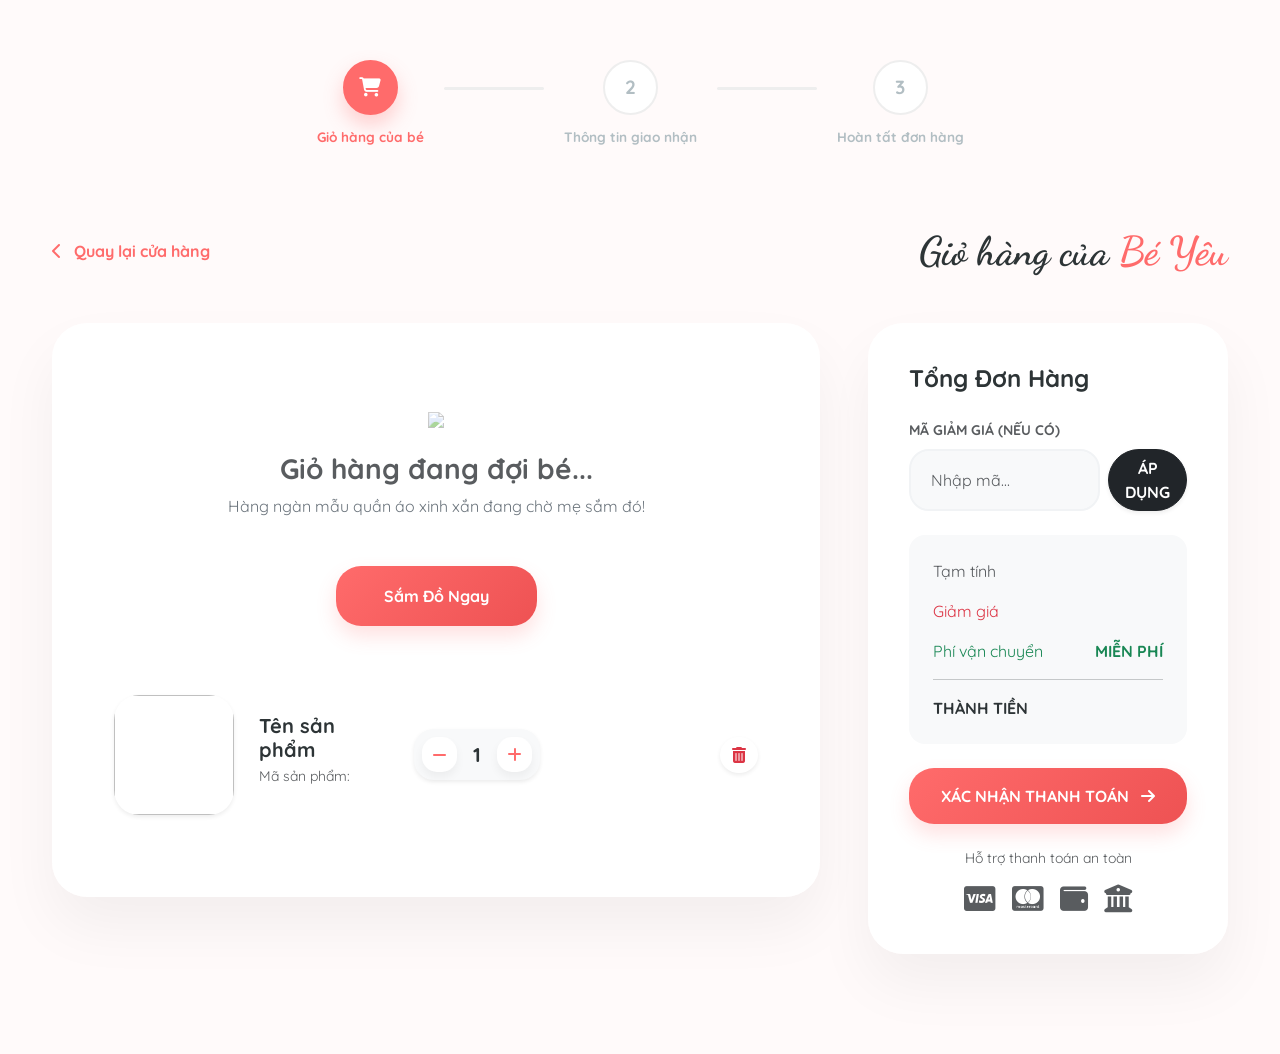
==== kidshop/src/main/resources/templates/client/cart.html @ c9c13a88 "first commit" ====
<!DOCTYPE html>
<html lang="vi" xmlns:th="http://www.thymeleaf.org">
<head>
    <meta charset="UTF-8">
    <meta name="viewport" content="width=device-width, initial-scale=1.0">
    <title>Giỏ hàng & Thanh toán | Fashion Kids Premium</title>

    <link href="https://fonts.googleapis.com/css2?family=Quicksand:wght@400;500;600;700&family=Dancing+Script:wght@700&display=swap" rel="stylesheet">
    <link href="https://cdn.jsdelivr.net/npm/bootstrap@5.3.0/dist/css/bootstrap.min.css" rel="stylesheet">
    <link rel="stylesheet" href="https://cdnjs.cloudflare.com/ajax/libs/font-awesome/6.4.0/css/all.min.css">
    <link rel="stylesheet" href="https://cdnjs.cloudflare.com/ajax/libs/animate.css/4.1.1/animate.min.css"/>
    <script src="https://cdn.jsdelivr.net/npm/sweetalert2@11"></script>

    <style>
        :root {
            --primary-pink: #ff6b6b;
            --soft-pink: #fff5f6;
            --deep-pink: #ee5253;
            --bg-body: #fffafa;
            --text-main: #2d3436;
            --glass: rgba(255, 255, 255, 0.9);
        }

        body {
            background-color: var(--bg-body);
            font-family: 'Quicksand', sans-serif;
            color: var(--text-main);
            overflow-x: hidden;
            scroll-behavior: smooth;
        }

        /* --- CUSTOM SCROLLBAR --- */
        ::-webkit-scrollbar { width: 8px; }
        ::-webkit-scrollbar-track { background: #f1f1f1; }
        ::-webkit-scrollbar-thumb { background: var(--primary-pink); border-radius: 10px; }

        .cart-container { max-width: 1200px; margin: 40px auto 100px; }

        /* --- STEPPER UI --- */
        .step-container { display: flex; justify-content: center; align-items: center; margin-bottom: 60px; padding: 20px; }
        .step { display: flex; flex-direction: column; align-items: center; position: relative; z-index: 1; }
        .step-icon {
            width: 55px; height: 55px; border-radius: 50%; background: white; border: 2px solid #eee;
            display: flex; align-items: center; justify-content: center; font-weight: 700; color: #b2bec3;
            transition: 0.4s; margin-bottom: 12px; font-size: 1.2rem;
        }
        .step.active .step-icon {
            background: var(--primary-pink); border-color: var(--primary-pink); color: white;
            box-shadow: 0 10px 20px rgba(255, 107, 107, 0.3);
        }
        .step-line { width: 100px; height: 3px; background: #eee; margin: 0 20px; margin-top: -30px; border-radius: 10px; }
        .step-text { font-size: 0.85rem; font-weight: 700; color: #b2bec3; transition: 0.3s; }
        .step.active .step-text { color: var(--primary-pink); }

        /* --- GLASS CARD --- */
        .glass-card {
            background: var(--glass); backdrop-filter: blur(15px); border-radius: 35px;
            box-shadow: 0 30px 60px rgba(0, 0, 0, 0.05); border: 1px solid rgba(255, 255, 255, 0.8);
            padding: 40px; position: relative;
        }

        /* --- CART ITEMS --- */
        .cart-item {
            display: grid; grid-template-columns: 120px 1fr auto auto auto; align-items: center;
            gap: 25px; padding: 20px; margin-bottom: 20px; background: white; border-radius: 30px;
            transition: all 0.4s ease; border: 1px solid transparent;
        }
        .cart-item:hover { transform: translateY(-8px); box-shadow: 0 20px 40px rgba(255, 107, 107, 0.1); border-color: var(--soft-pink); }
        .product-img { width: 120px; height: 120px; object-fit: cover; border-radius: 25px; }

        /* --- QUANTITY CONTROL --- */
        .qty-group { display: flex; align-items: center; background: #f8f9fa; padding: 8px; border-radius: 20px; }
        .qty-btn {
            width: 35px; height: 35px; border-radius: 15px; background: white; color: var(--primary-pink);
            display: flex; align-items: center; justify-content: center; text-decoration: none; transition: 0.3s;
            box-shadow: 0 5px 10px rgba(0,0,0,0.05); border: none;
        }
        .qty-btn:hover { background: var(--primary-pink); color: white; transform: scale(1.1); }

        /* --- BUTTONS --- */
        .btn-checkout {
            background: linear-gradient(135deg, var(--primary-pink), var(--deep-pink));
            border: none; color: white; padding: 18px; border-radius: 25px; font-weight: 700; width: 100%;
            transition: 0.4s; box-shadow: 0 10px 20px rgba(255, 107, 107, 0.2);
        }
        .btn-checkout:hover:not([disabled]) { box-shadow: 0 15px 35px rgba(255, 107, 107, 0.4); transform: translateY(-3px); }
        .btn-checkout:disabled { background: #dfe6e9; box-shadow: none; }

        .custom-input {
            border-radius: 20px; border: 2px solid #f1f3f5; padding: 12px 20px; background: #f8f9fa; transition: 0.3s;
        }
        .custom-input:focus { background: white; border-color: var(--primary-pink); box-shadow: 0 10px 20px rgba(255, 107, 107, 0.05); outline: none; }

        /* --- MODAL --- */
        .modal-content { border-radius: 40px; border: none; box-shadow: 0 40px 100px rgba(0,0,0,0.2); }
        .modal-header { border-bottom: 1px solid #f8f9fa; padding: 30px 40px 10px; }
        .modal-body { padding: 20px 40px 40px; }

        @media (max-width: 991px) {
            .cart-item { grid-template-columns: 100px 1fr; }
            .qty-group { grid-column: span 2; width: fit-content; }
        }
    </style>
</head>
<body>

<div class="container cart-container animate__animated animate__fadeIn">

    <div class="step-container d-none d-md-flex">
        <div class="step active">
            <div class="step-icon"><i class="fa-solid fa-cart-shopping"></i></div>
            <div class="step-text">Giỏ hàng của bé</div>
        </div>
        <div class="step-line"></div>
        <div class="step">
            <div class="step-icon">2</div>
            <div class="step-text">Thông tin giao nhận</div>
        </div>
        <div class="step-line"></div>
        <div class="step">
            <div class="step-icon">3</div>
            <div class="step-text">Hoàn tất đơn hàng</div>
        </div>
    </div>

    <div class="mb-5 d-flex align-items-center justify-content-between">
        <a th:href="@{/client/index}" class="text-decoration-none fw-bold" style="color: var(--primary-pink);">
            <i class="fa-solid fa-chevron-left me-2"></i> Quay lại cửa hàng
        </a>
        <h2 class="fw-bold m-0" style="color: var(--text-main); font-family: 'Dancing Script', cursive; font-size: 2.5rem;">
            Giỏ hàng của <span style="color: var(--primary-pink);">Bé Yêu</span>
        </h2>
    </div>

    <div class="row g-4 g-xl-5">
        <div class="col-lg-8">
            <div class="glass-card animate__animated animate__fadeInLeft">
                <div th:if="${#lists.isEmpty(cartItems)}" class="text-center py-5">
                    <img src="https://cdn-icons-png.flaticon.com/512/11329/11329060.png" width="150" class="mb-4 opacity-50">
                    <h3 class="fw-bold text-muted">Giỏ hàng đang đợi bé...</h3>
                    <p class="text-secondary mb-5">Hàng ngàn mẫu quần áo xinh xắn đang chờ mẹ sắm đó!</p>
                    <a th:href="@{/client/index}" class="btn-checkout d-inline-block px-5 w-auto text-decoration-none">Sắm Đồ Ngay</a>
                </div>

                <div th:each="item : ${cartItems}" class="cart-item">
                    <img th:src="@{${item.product.image != null ? '/uploads/' + item.product.image : 'https://placehold.co/400x400'}}" class="product-img shadow-sm">

                    <div class="info">
                        <h5 class="fw-bold mb-1" th:text="${item.product.name}">Tên sản phẩm</h5>
                        <p class="small text-muted mb-2">Mã sản phẩm: <span th:text="'FK-' + ${item.product.id}"></span></p>
                        <span class="badge rounded-pill px-3 py-2" style="background: var(--soft-pink); color: var(--primary-pink); font-weight: 700;"
                              th:text="${#numbers.formatDecimal(item.product.price, 0, 'COMMA', 0, 'POINT')} + '₫'"></span>
                    </div>

                    <div class="qty-group shadow-sm">
                        <a th:href="@{/client/cart/update(id=${item.product.id}, action='decrease')}" class="qty-btn">
                            <i class="fa-solid fa-minus"></i>
                        </a>
                        <span class="mx-3 fw-bold fs-5" th:text="${item.quantity}">1</span>
                        <a th:href="@{/client/cart/update(id=${item.product.id}, action='increase')}" class="qty-btn">
                            <i class="fa-solid fa-plus"></i>
                        </a>
                    </div>

                    <div class="text-end" style="min-width: 130px;">
                        <span class="fw-bold fs-5" style="color: var(--primary-pink);"
                              th:text="${#numbers.formatDecimal(item.product.price * item.quantity, 0, 'COMMA', 0, 'POINT')} + '₫'"></span>
                    </div>

                    <a th:href="@{/client/cart/remove/{id}(id=${item.product.id})}"
                       class="btn btn-outline-danger border-0 rounded-circle shadow-sm"
                       onclick="return confirm('Gỡ món này khỏi giỏ hàng?')">
                        <i class="fa-solid fa-trash-can"></i>
                    </a>
                </div>
            </div>
        </div>

        <div class="col-lg-4">
            <div class="sticky-top animate__animated animate__fadeInRight" style="top: 100px; z-index: 5;">
                <div class="glass-card">
                    <h4 class="fw-bold mb-4">Tổng Đơn Hàng</h4>

                    <form th:action="@{/client/cart/apply-coupon}" method="post" class="mb-4">
                        <label class="small fw-bold text-muted mb-2">MÃ GIẢM GIÁ (NẾU CÓ)</label>
                        <div class="d-flex gap-2">
                            <input type="text" name="couponCode" class="form-control custom-input" placeholder="Nhập mã...">
                            <button class="btn btn-dark rounded-pill px-3 fw-bold shadow-sm">ÁP DỤNG</button>
                        </div>
                        <div th:if="${couponError}" class="text-danger mt-2 small animate__animated animate__shakeX" th:text="${couponError}"></div>
                    </form>

                    <div class="p-4 rounded-4 mb-4" style="background: #f8f9fa;">
                        <div class="d-flex justify-content-between mb-3">
                            <span class="text-muted">Tạm tính</span>
                            <span class="fw-bold" th:text="${#numbers.formatDecimal(totalPrice, 0, 'COMMA', 0, 'POINT')} + '₫'"></span>
                        </div>
                        <div class="d-flex justify-content-between mb-3 text-danger" th:if="${discountAmount > 0}">
                            <span>Giảm giá</span>
                            <span class="fw-bold" th:text="'-' + ${#numbers.formatDecimal(discountAmount, 0, 'COMMA', 0, 'POINT')} + '₫'"></span>
                        </div>
                        <div class="d-flex justify-content-between mb-3 text-success">
                            <span>Phí vận chuyển</span>
                            <span class="fw-bold">MIỄN PHÍ</span>
                        </div>
                        <hr class="opacity-10">
                        <div class="d-flex justify-content-between align-items-center mt-3">
                            <span class="fw-bold">THÀNH TIỀN</span>
                            <h3 class="fw-bold m-0" style="color: var(--primary-pink);"
                                th:text="${#numbers.formatDecimal(totalPrice - (discountAmount ?: 0), 0, 'COMMA', 0, 'POINT')} + '₫'"></h3>
                        </div>
                    </div>

                    <button type="button" class="btn-checkout py-3" th:disabled="${#lists.isEmpty(cartItems)}"
                            data-bs-toggle="modal" data-bs-target="#checkoutModal">
                        XÁC NHẬN THANH TOÁN <i class="fa-solid fa-arrow-right ms-2"></i>
                    </button>

                    <div class="mt-4 text-center">
                        <p class="small text-muted mb-3">Hỗ trợ thanh toán an toàn</p>
                        <div class="d-flex justify-content-center gap-3 fs-3 text-muted">
                            <i class="fa-brands fa-cc-visa"></i>
                            <i class="fa-brands fa-cc-mastercard"></i>
                            <i class="fa-solid fa-wallet"></i>
                            <i class="fa-solid fa-building-columns"></i>
                        </div>
                    </div>
                </div>
            </div>
        </div>
    </div>
</div>

<div class="modal fade" id="checkoutModal" tabindex="-1">
    <div class="modal-dialog modal-dialog-centered">
        <div class="modal-content animate__animated animate__zoomIn">
            <div class="modal-header">
                <h4 class="fw-bold m-0" style="color: var(--primary-pink);">Thông Tin Nhận Hàng</h4>
                <button type="button" class="btn-close" data-bs-dismiss="modal"></button>
            </div>
            <form th:action="@{/client/cart/checkout/submit}" method="POST">
                <div class="modal-body">
                    <div class="mb-3">
                        <label class="small fw-bold text-muted mb-2">HỌ TÊN NGƯỜI NHẬN</label>
                        <input name="customerName" required class="form-control custom-input" placeholder="Tên ba mẹ hoặc bé">
                    </div>
                    <div class="mb-3">
                        <label class="small fw-bold text-muted mb-2">SỐ ĐIỆN THOẠI</label>
                        <input name="phone" required class="form-control custom-input" placeholder="Dùng để shipper liên hệ">
                    </div>
                    <div class="mb-4">
                        <label class="small fw-bold text-muted mb-2">ĐỊA CHỈ GIAO HÀNG</label>
                        <textarea name="address" required class="form-control custom-input" rows="3" placeholder="Số nhà, tên đường, phường/xã..."></textarea>
                    </div>

                    <div class="p-3 rounded-4" style="background: var(--soft-pink); border: 1px dashed var(--primary-pink);">
                        <div class="d-flex justify-content-between align-items-center">
                            <span class="fw-bold small">TỔNG CẦN THANH TOÁN:</span>
                            <span class="fw-bold fs-4 text-danger" th:text="${#numbers.formatDecimal(totalPrice - (discountAmount ?: 0), 0, 'COMMA', 0, 'POINT')} + '₫'"></span>
                        </div>
                    </div>
                </div>
                <div class="p-4 pt-0">
                    <button type="submit" class="btn-checkout">ĐẶT HÀNG NGAY (COD)</button>
                    <p class="text-center small text-muted mt-3 mb-0">Kiểm tra hàng trước khi thanh toán</p>
                </div>
            </form>
        </div>
    </div>
</div>

<script src="https://cdn.jsdelivr.net/npm/bootstrap@5.3.0/dist/js/bootstrap.bundle.min.js"></script>
<script th:inline="javascript">
    window.onload = function() {
        const successMsg = [[${successMessage}]];
        const errorMsg = [[${errorMessage}]];
        const isOrderSuccess = [[${isOrderSuccess}]];

        // Thành công khi đặt hàng
        if (isOrderSuccess) {
            Swal.fire({
                title: 'Đặt hàng thành công! 🎉',
                text: successMsg || 'Fashion Kids sẽ liên hệ với bạn sớm nhất!',
                icon: 'success',
                confirmButtonText: 'Tiếp tục mua sắm',
                confirmButtonColor: '#ff6b6b',
                background: '#fffafa',
                borderRadius: '30px'
            }).then(() => {
                window.location.href = '/client/index';
            });
        }
        // Thông báo Toast cho các action khác (áp mã, thêm giỏ...)
        else if (successMsg) {
            Swal.fire({
                toast: true, position: 'top-end', icon: 'success',
                title: successMsg, showConfirmButton: false, timer: 3000, timerProgressBar: true
            });
        }

        if (errorMsg) {
            Swal.fire({
                title: 'Có lỗi xảy ra!',
                text: errorMsg,
                icon: 'error',
                confirmButtonColor: '#2d3436',
                borderRadius: '30px'
            });
        }
    };
</script>
</body>
</html>
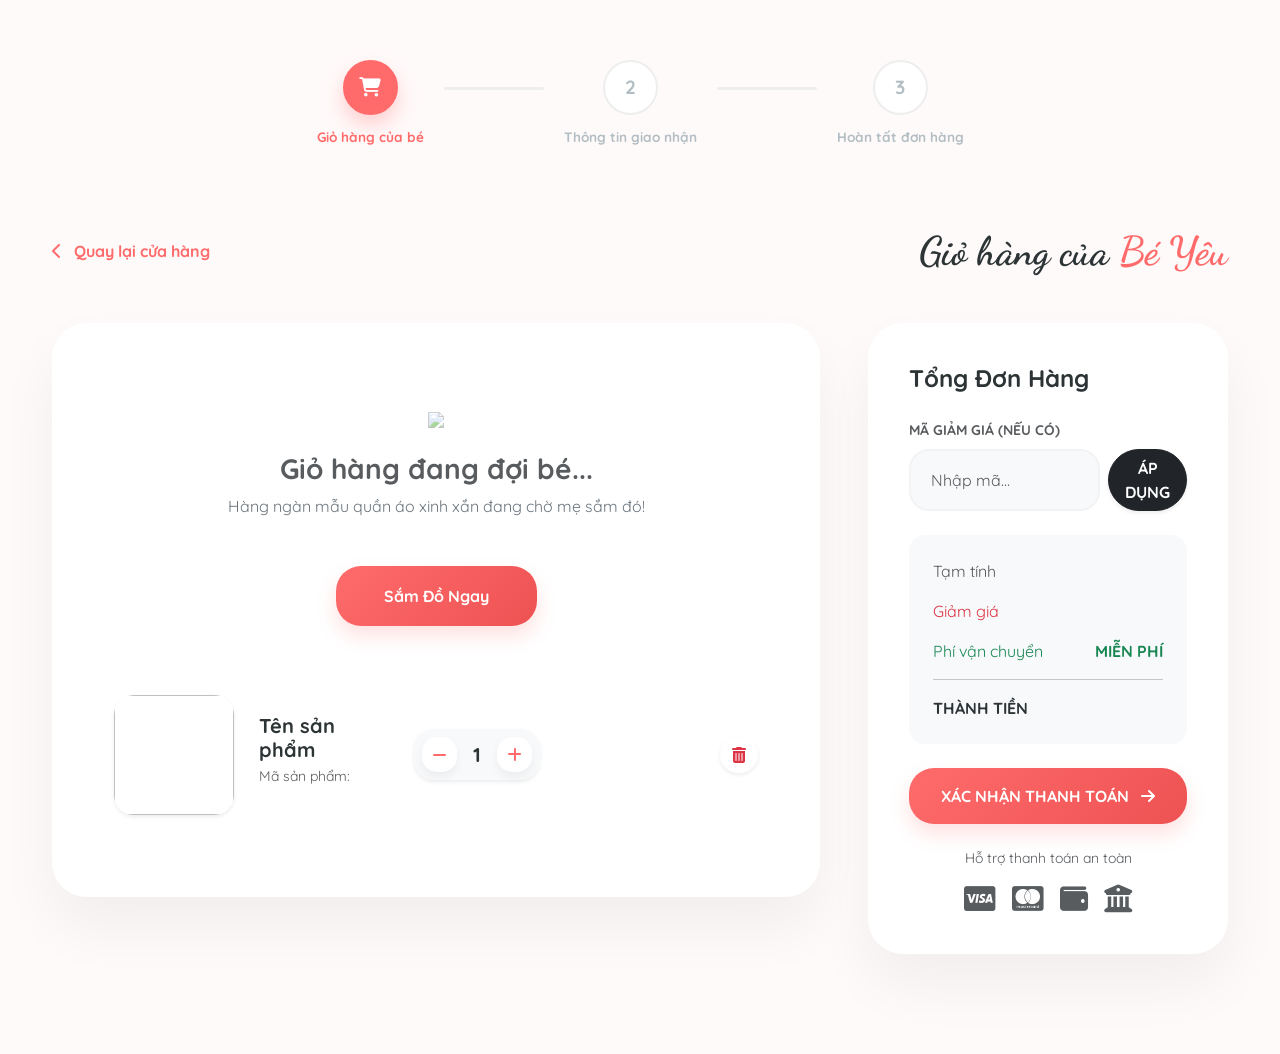
==== commit a06172d4: "2nd commit" ====
--- a/kidshop/src/main/resources/templates/client/cart.html
+++ b/kidshop/src/main/resources/templates/client/cart.html
@@ -66,7 +66,13 @@
             transition: all 0.4s ease; border: 1px solid transparent;
         }
         .cart-item:hover { transform: translateY(-8px); box-shadow: 0 20px 40px rgba(255, 107, 107, 0.1); border-color: var(--soft-pink); }
-        .product-img { width: 120px; height: 120px; object-fit: cover; border-radius: 25px; }
+        .product-img {
+            width: 100%;
+            max-width: 120px;
+            aspect-ratio: 1 / 1;
+            object-fit: cover;
+            border-radius: 20px;
+        }
 
         /* --- QUANTITY CONTROL --- */
         .qty-group { display: flex; align-items: center; background: #f8f9fa; padding: 8px; border-radius: 20px; }
@@ -143,7 +149,10 @@
                 </div>
 
                 <div th:each="item : ${cartItems}" class="cart-item">
-                    <img th:src="@{${item.product.image != null ? '/uploads/' + item.product.image : 'https://placehold.co/400x400'}}" class="product-img shadow-sm">
+                    <div class="cart-img-wrapper">
+                        <img th:src="@{${item.product.image != null ? '/uploads/' + item.product.image : 'https://placehold.co/400x400'}}"
+                             class="product-img shadow-sm">
+                    </div>
 
                     <div class="info">
                         <h5 class="fw-bold mb-1" th:text="${item.product.name}">Tên sản phẩm</h5>
